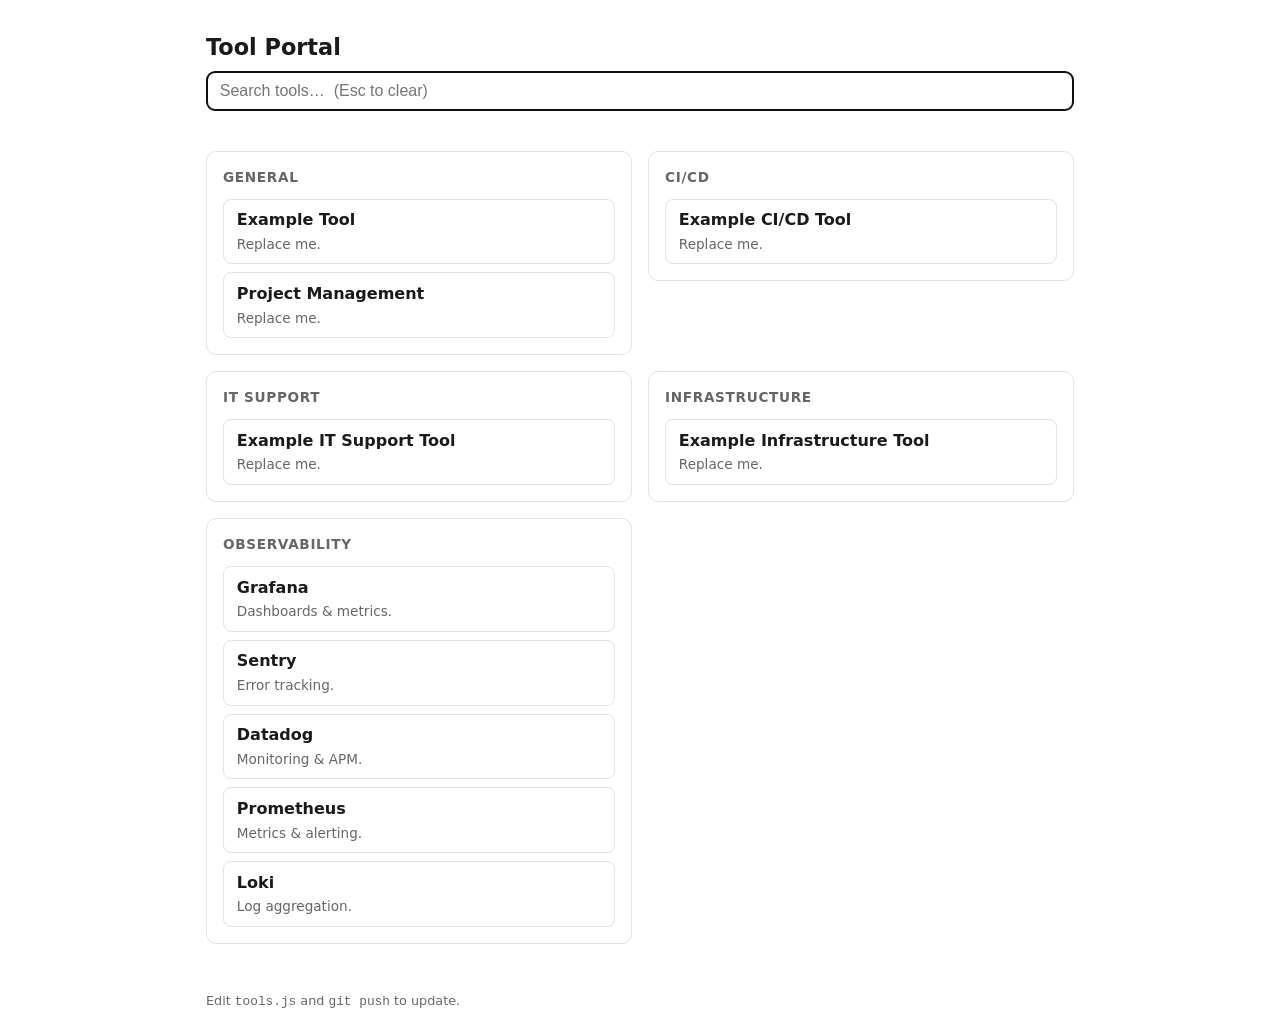
==== index.html @ 00ebda64 "first commit" ====
<!doctype html>
<html lang="en">
<head>
  <meta charset="utf-8">
  <meta name="viewport" content="width=device-width, initial-scale=1">
  <title>Tool Portal</title>
  <link rel="stylesheet" href="style.css">
</head>
<body>
  <header>
    <h1>Tool Portal</h1>
    <input id="search" type="search" placeholder="Search tools…  (Esc to clear)" autofocus
           autocomplete="off" aria-label="Search tools">
  </header>
  <main id="tools"></main>
  <footer>Edit <code>tools.js</code> and <code>git push</code> to update.</footer>
  <script src="tools.js"></script>
</body>
</html>
---- style.css ----
:root { --gap: 1rem; --fg: #1a1a1a; --muted: #666; --line: #e2e2e2; }
* { box-sizing: border-box; }
body {
  margin: 0; padding: var(--gap);
  font: 16px/1.4 system-ui, sans-serif; color: var(--fg);
  max-width: 900px; margin-inline: auto;
}
header { position: sticky; top: 0; background: #fff; padding-block: var(--gap); }
h1 { margin: 0 0 .5rem; font-size: 1.4rem; }
#search { width: 100%; padding: .6rem .8rem; font-size: 1rem; border: 1px solid var(--line); border-radius: 8px; }
#tools { display: grid; grid-template-columns: repeat(auto-fill, minmax(280px, 1fr)); gap: var(--gap); margin-top: 1.5rem; align-items: start; }
section { border: 1px solid var(--line); border-radius: 10px; padding: var(--gap); }
section h2 { font-size: .85rem; text-transform: uppercase; letter-spacing: .05em; color: var(--muted); margin: 0 0 .75rem; }
.grid { display: grid; gap: .5rem; }
.tool { display: block; padding: .6rem .8rem; border: 1px solid var(--line); border-radius: 8px; text-decoration: none; color: inherit; }
.tool:hover { border-color: var(--fg); }
.tool .name { font-weight: 600; }
.tool .desc { color: var(--muted); font-size: .85rem; margin-top: .2rem; }
footer { margin-top: 3rem; color: var(--muted); font-size: .8rem; }
.hidden { display: none; }
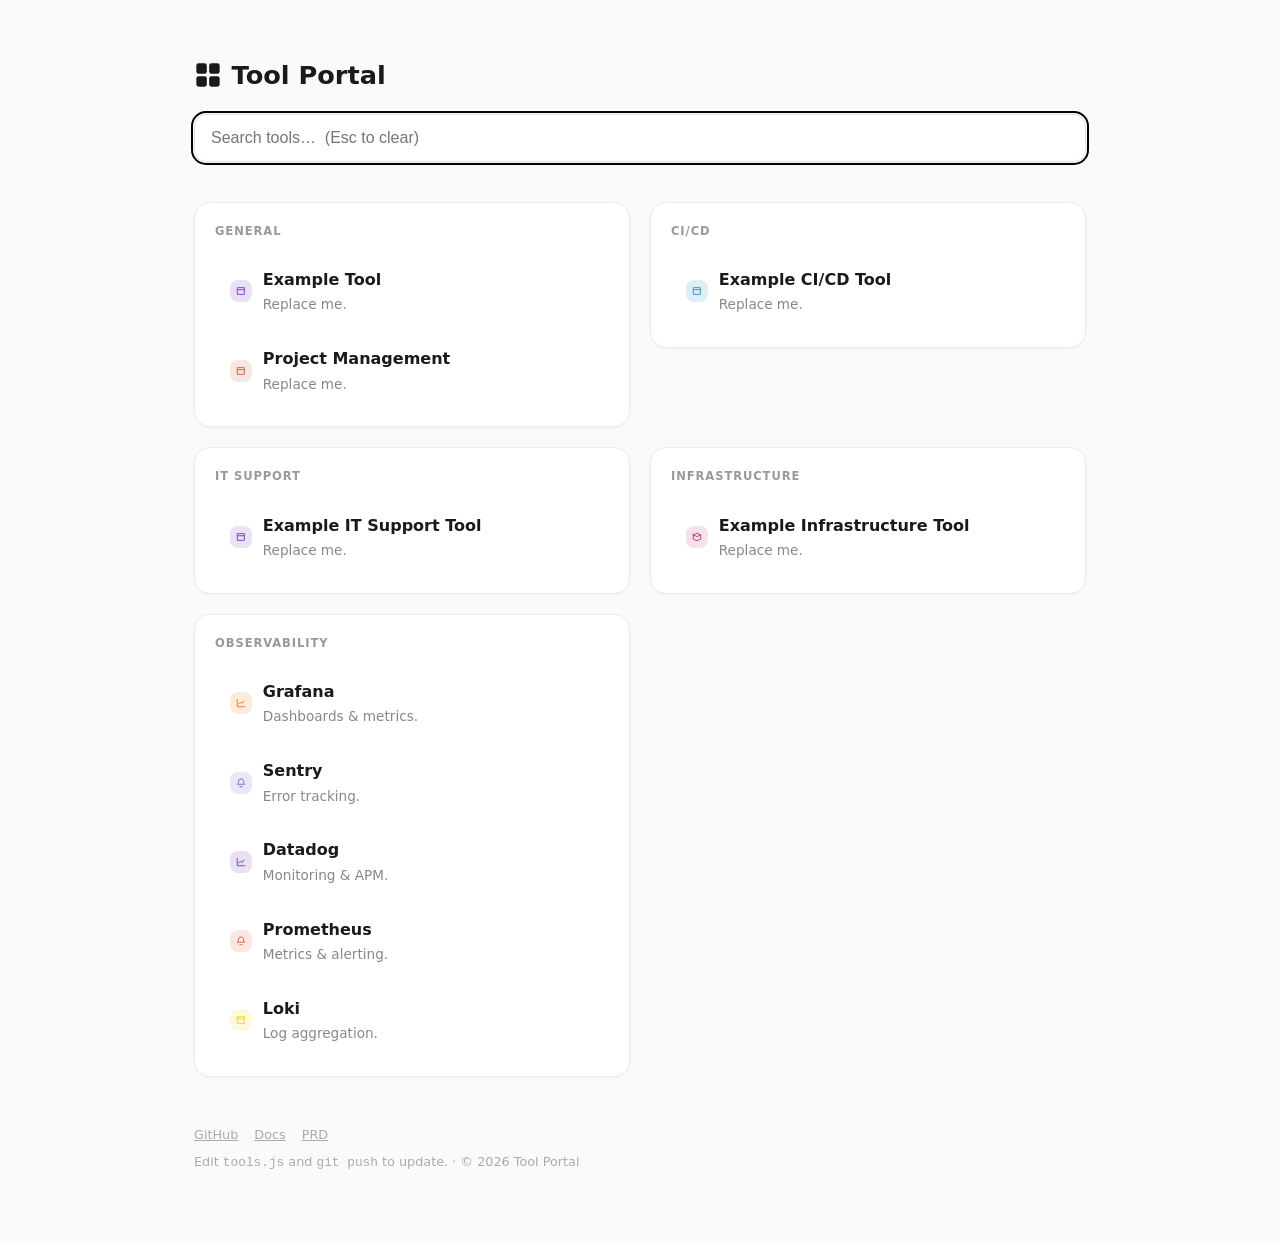
==== commit 605fdc98: "update prototype styling" ====
--- a/index.html
+++ b/index.html
@@ -8,12 +8,27 @@
 </head>
 <body>
   <header>
-    <h1>Tool Portal</h1>
+    <h1>
+      <svg class="logo" viewBox="0 0 24 24" width="28" height="28" aria-hidden="true">
+        <rect x="2" y="2" width="9" height="9" rx="2"/>
+        <rect x="13" y="2" width="9" height="9" rx="2"/>
+        <rect x="2" y="13" width="9" height="9" rx="2"/>
+        <rect x="13" y="13" width="9" height="9" rx="2"/>
+      </svg>
+      Tool Portal
+    </h1>
     <input id="search" type="search" placeholder="Search tools…  (Esc to clear)" autofocus
            autocomplete="off" aria-label="Search tools">
   </header>
   <main id="tools"></main>
-  <footer>Edit <code>tools.js</code> and <code>git push</code> to update.</footer>
+  <footer>
+    <nav>
+      <a href="https://github.com">GitHub</a>
+      <a href="docs/">Docs</a>
+      <a href="prd.md">PRD</a>
+    </nav>
+    <p>Edit <code>tools.js</code> and <code>git push</code> to update. &middot; &copy; <span id="year"></span> Tool Portal</p>
+  </footer>
   <script src="tools.js"></script>
 </body>
 </html>
--- a/style.css
+++ b/style.css
@@ -1,20 +1,26 @@
-:root { --gap: 1rem; --fg: #1a1a1a; --muted: #666; --line: #e2e2e2; }
+:root { --gap: 1.25rem; --fg: #1a1a1a; --muted: #888; --line: #ececec; }
 * { box-sizing: border-box; }
 body {
-  margin: 0; padding: var(--gap);
-  font: 16px/1.4 system-ui, sans-serif; color: var(--fg);
-  max-width: 900px; margin-inline: auto;
+  margin-inline: auto; max-width: 940px; padding: 2rem 1.5rem 4rem;
+  font: 16px/1.5 system-ui, sans-serif; color: var(--fg);
+  background: #fafafa;
 }
-header { position: sticky; top: 0; background: #fff; padding-block: var(--gap); }
-h1 { margin: 0 0 .5rem; font-size: 1.4rem; }
-#search { width: 100%; padding: .6rem .8rem; font-size: 1rem; border: 1px solid var(--line); border-radius: 8px; }
-#tools { display: grid; grid-template-columns: repeat(auto-fill, minmax(280px, 1fr)); gap: var(--gap); margin-top: 1.5rem; align-items: start; }
-section { border: 1px solid var(--line); border-radius: 10px; padding: var(--gap); }
-section h2 { font-size: .85rem; text-transform: uppercase; letter-spacing: .05em; color: var(--muted); margin: 0 0 .75rem; }
+header { position: sticky; top: 0; background: #fafafa; padding-block: 1rem; margin-bottom: 1.5rem; z-index: 1; }
+h1 { margin: 0 0 1.25rem; font-size: 1.6rem; font-weight: 700; display: flex; align-items: center; gap: .6rem; }
+.logo { fill: var(--fg); flex: none; }
+#search { width: 100%; padding: .85rem 1rem; font-size: 1rem; border: 1px solid #e2e2e2; border-radius: 12px; background: #fff; box-shadow: 0 1px 2px rgba(0,0,0,.03); }
+#search:focus { outline: 2px solid currentColor; outline-offset: 1px; }
+#tools { display: grid; grid-template-columns: repeat(auto-fill, minmax(290px, 1fr)); gap: var(--gap); align-items: start; }
+section { background: #fff; border: 1px solid var(--line); border-radius: 16px; padding: var(--gap); box-shadow: 0 1px 3px rgba(0,0,0,.04); }
+section h2 { font-size: .72rem; text-transform: uppercase; letter-spacing: .08em; color: #999; margin: 0 0 1rem; }
 .grid { display: grid; gap: .5rem; }
-.tool { display: block; padding: .6rem .8rem; border: 1px solid var(--line); border-radius: 8px; text-decoration: none; color: inherit; }
-.tool:hover { border-color: var(--fg); }
+.tool { display: flex; gap: .7rem; align-items: center; padding: .7rem .85rem; border-radius: 10px; text-decoration: none; color: inherit; border: 1px solid transparent; transition: border-color .12s, box-shadow .12s; }
+.tool:hover { border-color: var(--c, #888); box-shadow: 0 0 0 3px color-mix(in srgb, var(--c, #888) 22%, transparent); }
+.tool .ico { flex: none; padding: 6px; border-radius: 8px; color: var(--c); background: color-mix(in srgb, var(--c) 14%, transparent); fill: none; stroke: currentColor; stroke-width: 2; stroke-linecap: round; stroke-linejoin: round; }
 .tool .name { font-weight: 600; }
-.tool .desc { color: var(--muted); font-size: .85rem; margin-top: .2rem; }
-footer { margin-top: 3rem; color: var(--muted); font-size: .8rem; }
+.tool .desc { color: var(--muted); font-size: .85rem; margin-top: .15rem; }
+footer { margin-top: 3rem; color: #aaa; font-size: .8rem; }
+footer nav { display: flex; gap: 1rem; margin-bottom: .5rem; }
+footer a { color: inherit; }
+footer p { margin: 0; }
 .hidden { display: none; }
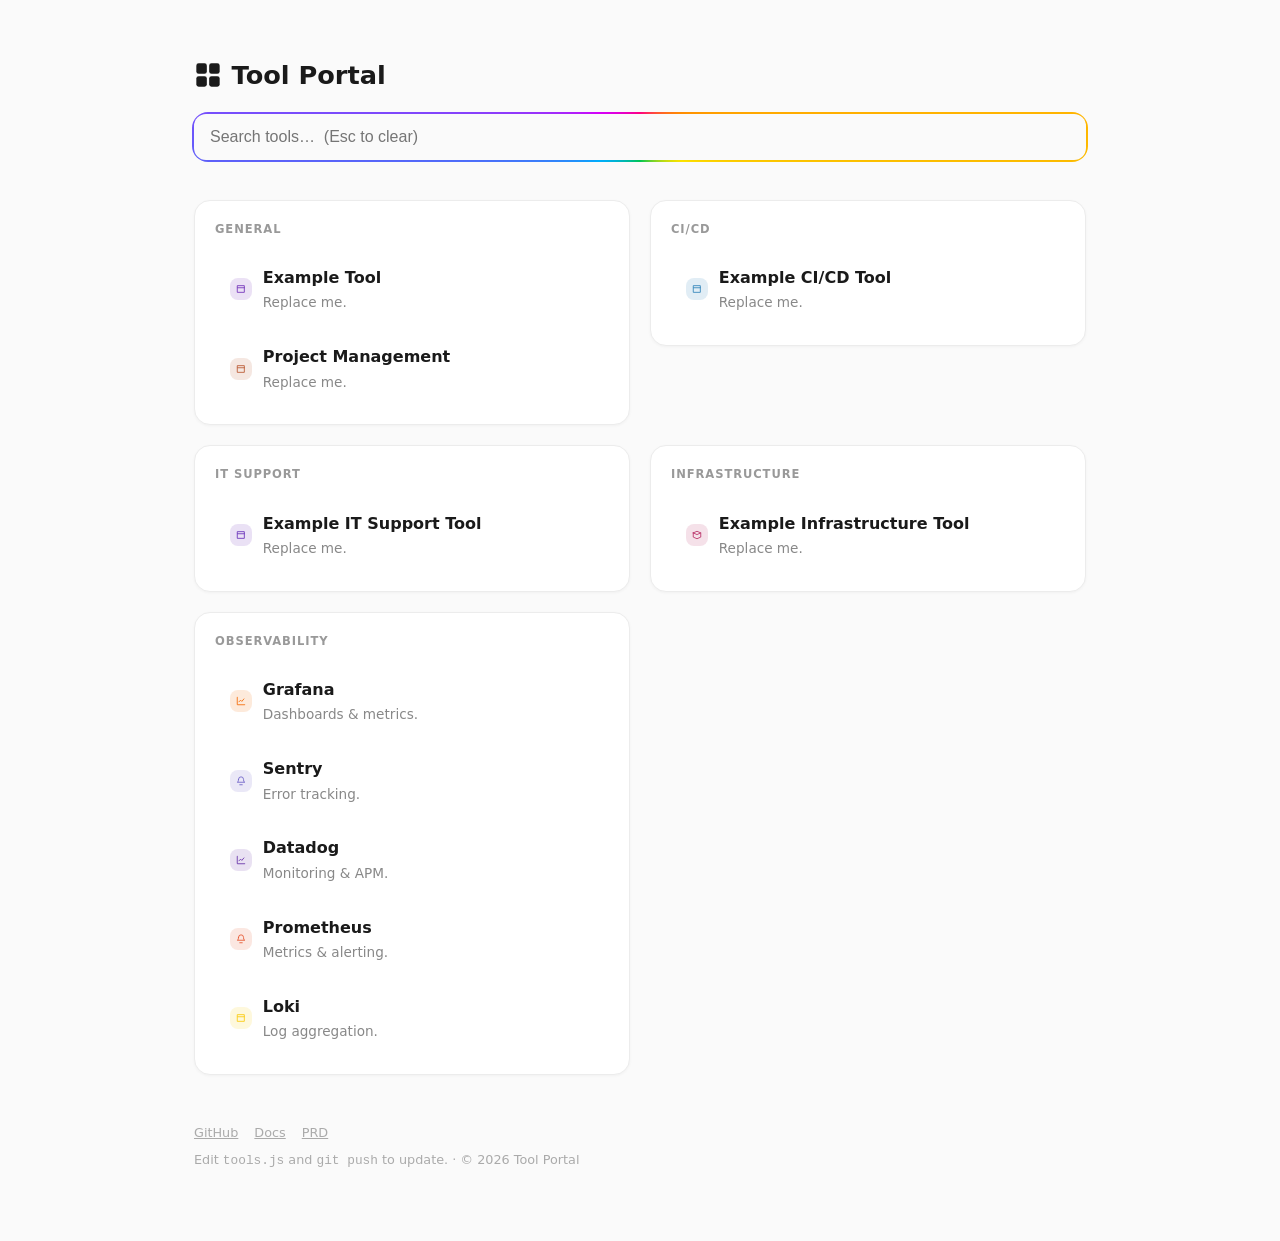
==== commit a59c7a08: "update prototype style to search bar" ====
--- a/index.html
+++ b/index.html
@@ -17,8 +17,10 @@
       </svg>
       Tool Portal
     </h1>
-    <input id="search" type="search" placeholder="Search tools…  (Esc to clear)" autofocus
-           autocomplete="off" aria-label="Search tools">
+    <div class="search-wrap">
+      <input id="search" type="search" placeholder="Search tools…  (Esc to clear)" autofocus
+             autocomplete="off" aria-label="Search tools">
+    </div>
   </header>
   <main id="tools"></main>
   <footer>
--- a/style.css
+++ b/style.css
@@ -8,8 +8,33 @@
 header { position: sticky; top: 0; background: #fafafa; padding-block: 1rem; margin-bottom: 1.5rem; z-index: 1; }
 h1 { margin: 0 0 1.25rem; font-size: 1.6rem; font-weight: 700; display: flex; align-items: center; gap: .6rem; }
 .logo { fill: var(--fg); flex: none; }
-#search { width: 100%; padding: .85rem 1rem; font-size: 1rem; border: 1px solid #e2e2e2; border-radius: 12px; background: #fff; box-shadow: 0 1px 2px rgba(0,0,0,.03); }
-#search:focus { outline: 2px solid currentColor; outline-offset: 1px; }
+@property --angle {
+  syntax: '<angle>';
+  initial-value: 0deg;
+  inherits: false;
+}
+@keyframes border-spin { to { --angle: 360deg; } }
+
+.search-wrap {
+  position: relative;
+  border-radius: 14px;
+}
+.search-wrap::before {
+  content: '';
+  position: absolute;
+  inset: -2px;
+  border-radius: 16px;
+  background: conic-gradient(from var(--angle), #ff0080, #ff8c00, #ffe600, #00c853, #00b0ff, #d500f9, #ff0080);
+  animation: border-spin 4s linear infinite;
+  z-index: 0;
+}
+#search {
+  position: relative; z-index: 1;
+  width: 100%; padding: .85rem 1rem; font-size: 1rem;
+  border: none; border-radius: 12px; background: #fafafa;
+  box-shadow: 0 1px 2px rgba(0,0,0,.03);
+}
+#search:focus { outline: none; }
 #tools { display: grid; grid-template-columns: repeat(auto-fill, minmax(290px, 1fr)); gap: var(--gap); align-items: start; }
 section { background: #fff; border: 1px solid var(--line); border-radius: 16px; padding: var(--gap); box-shadow: 0 1px 3px rgba(0,0,0,.04); }
 section h2 { font-size: .72rem; text-transform: uppercase; letter-spacing: .08em; color: #999; margin: 0 0 1rem; }
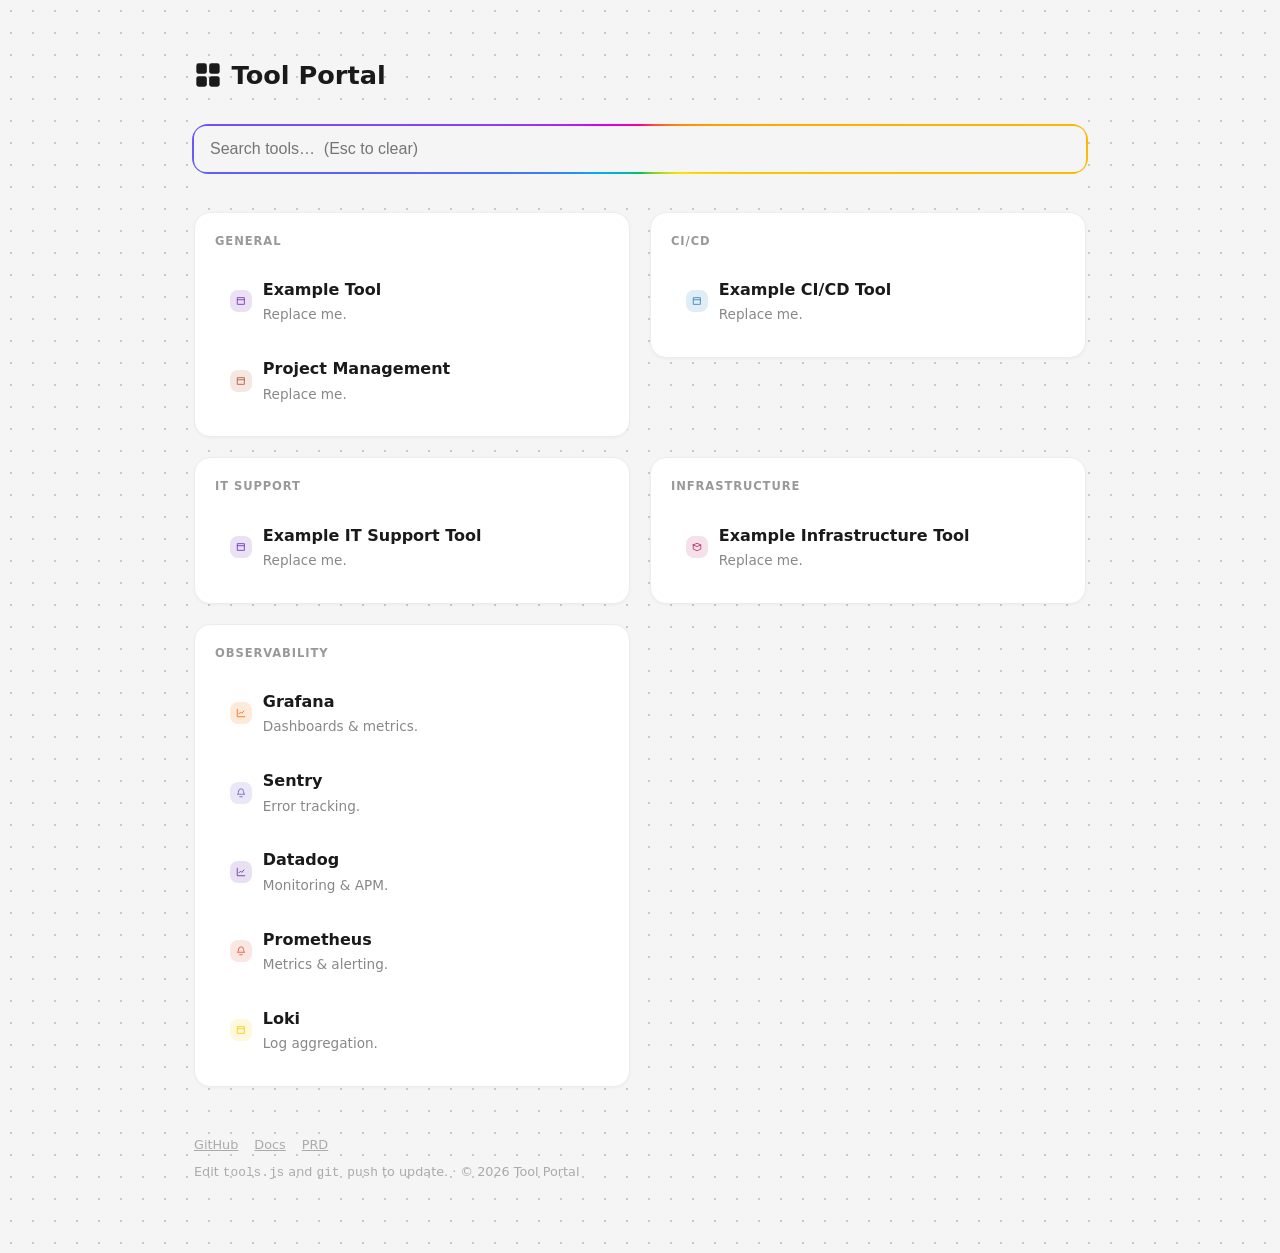
==== commit 174c0a20: "split title and search bar into separately sections" ====
--- a/index.html
+++ b/index.html
@@ -17,11 +17,13 @@
       </svg>
       Tool Portal
     </h1>
-    <div class="search-wrap">
+  </header>
+  <div class="search-wrap">
+    <div class="search-border">
       <input id="search" type="search" placeholder="Search tools…  (Esc to clear)" autofocus
              autocomplete="off" aria-label="Search tools">
     </div>
-  </header>
+  </div>
   <main id="tools"></main>
   <footer>
     <nav>
--- a/style.css
+++ b/style.css
@@ -3,10 +3,12 @@
 body {
   margin-inline: auto; max-width: 940px; padding: 2rem 1.5rem 4rem;
   font: 16px/1.5 system-ui, sans-serif; color: var(--fg);
-  background: #fafafa;
+  background-color: #f5f5f5;
+  background-image: radial-gradient(circle, #c8c8c8 1px, transparent 1px);
+  background-size: 22px 22px;
 }
-header { position: sticky; top: 0; background: #fafafa; padding-block: 1rem; margin-bottom: 1.5rem; z-index: 1; }
-h1 { margin: 0 0 1.25rem; font-size: 1.6rem; font-weight: 700; display: flex; align-items: center; gap: .6rem; }
+header { background-color: transparent; padding-block: 1rem; margin-bottom: 0; }
+h1 { margin: 0; font-size: 1.6rem; font-weight: 700; display: flex; align-items: center; gap: .6rem; }
 .logo { fill: var(--fg); flex: none; }
 @property --angle {
   syntax: '<angle>';
@@ -16,10 +18,16 @@
 @keyframes border-spin { to { --angle: 360deg; } }
 
 .search-wrap {
+  position: sticky; top: 0; z-index: 1;
+  background-color: #f5f5f5;
+  padding-block: 1rem;
+  margin-bottom: 1.5rem;
+}
+.search-border {
   position: relative;
   border-radius: 14px;
 }
-.search-wrap::before {
+.search-border::before {
   content: '';
   position: absolute;
   inset: -2px;
@@ -31,7 +39,7 @@
 #search {
   position: relative; z-index: 1;
   width: 100%; padding: .85rem 1rem; font-size: 1rem;
-  border: none; border-radius: 12px; background: #fafafa;
+  border: none; border-radius: 12px; background: #f5f5f5;
   box-shadow: 0 1px 2px rgba(0,0,0,.03);
 }
 #search:focus { outline: none; }
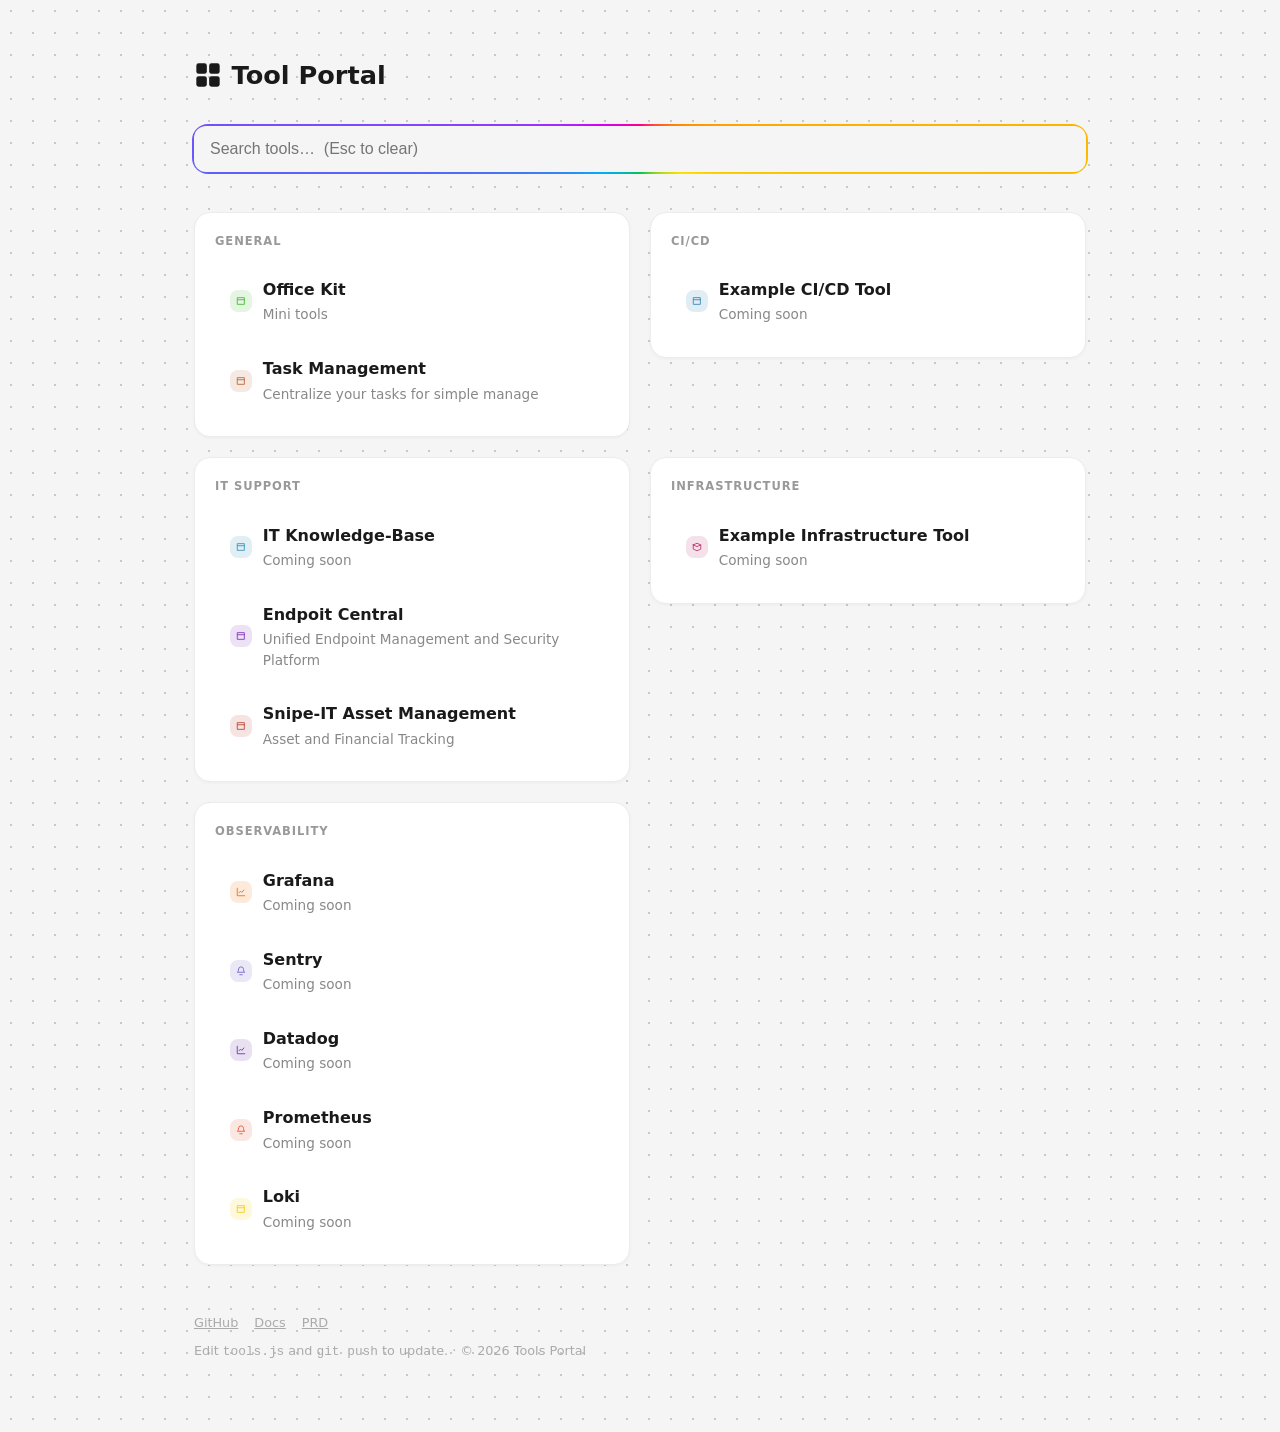
==== commit 04a9a10b: "modified web title tool portal to tools portal" ====
--- a/index.html
+++ b/index.html
@@ -3,7 +3,7 @@
 <head>
   <meta charset="utf-8">
   <meta name="viewport" content="width=device-width, initial-scale=1">
-  <title>Tool Portal</title>
+  <title>Tools Portal</title>
   <link rel="stylesheet" href="style.css">
 </head>
 <body>
@@ -31,7 +31,7 @@
       <a href="docs/">Docs</a>
       <a href="prd.md">PRD</a>
     </nav>
-    <p>Edit <code>tools.js</code> and <code>git push</code> to update. &middot; &copy; <span id="year"></span> Tool Portal</p>
+    <p>Edit <code>tools.js</code> and <code>git push</code> to update. &middot; &copy; <span id="year"></span> Tools Portal</p>
   </footer>
   <script src="tools.js"></script>
 </body>
--- a/style.css
+++ b/style.css
@@ -19,7 +19,7 @@
 
 .search-wrap {
   position: sticky; top: 0; z-index: 1;
-  background-color: #f5f5f5;
+  background-color: transparent;
   padding-block: 1rem;
   margin-bottom: 1.5rem;
 }
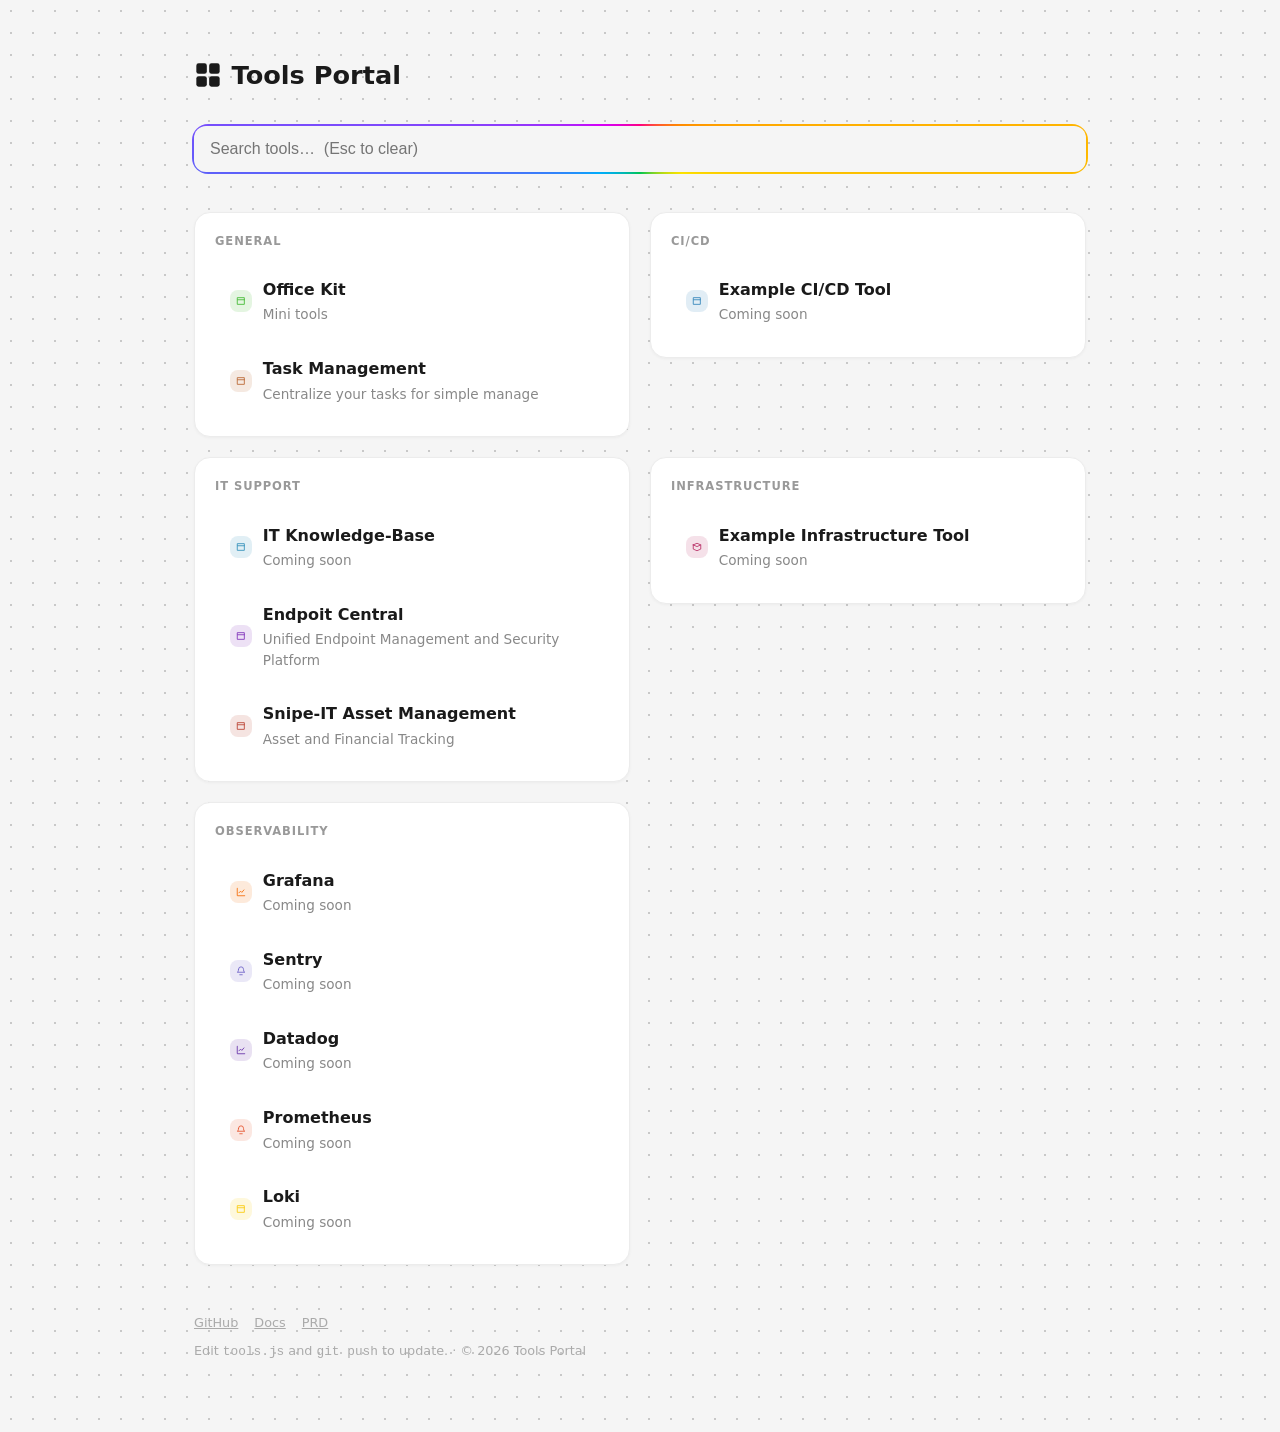
==== commit e58ffd16: "modified web title tool portal to tools portal" ====
--- a/index.html
+++ b/index.html
@@ -15,7 +15,7 @@
         <rect x="2" y="13" width="9" height="9" rx="2"/>
         <rect x="13" y="13" width="9" height="9" rx="2"/>
       </svg>
-      Tool Portal
+      Tools Portal
     </h1>
   </header>
   <div class="search-wrap">
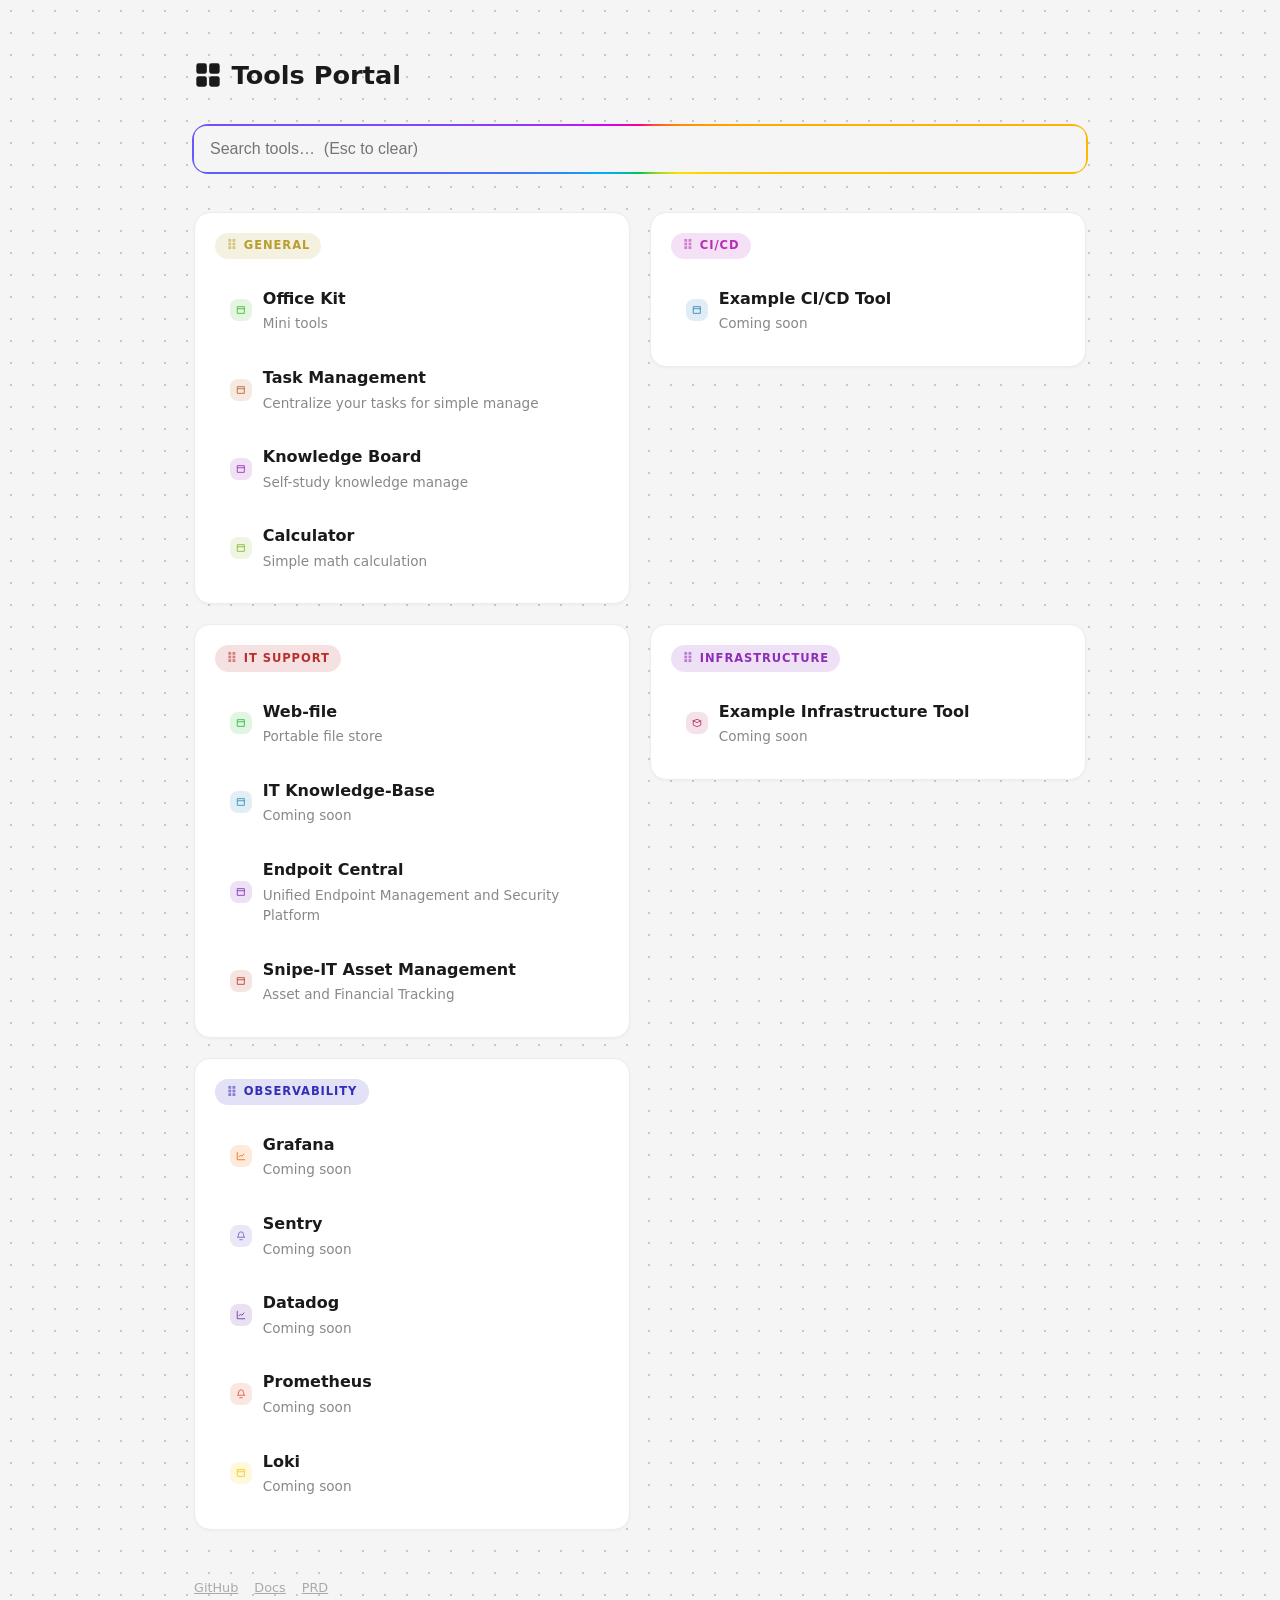
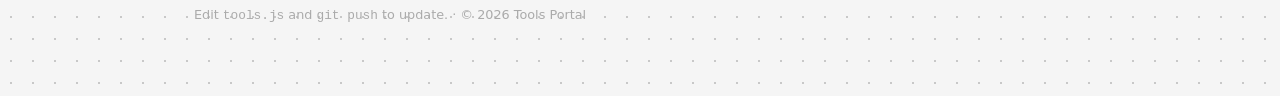
==== commit f7b335db: "security: scrub internal IPs, harden DOM, add CSP" ====
--- a/index.html
+++ b/index.html
@@ -3,6 +3,8 @@
 <head>
   <meta charset="utf-8">
   <meta name="viewport" content="width=device-width, initial-scale=1">
+  <meta http-equiv="Content-Security-Policy"
+        content="default-src 'self'; img-src 'self' data:; object-src 'none'; base-uri 'none'; frame-ancestors 'none'">
   <title>Tools Portal</title>
   <link rel="stylesheet" href="style.css">
 </head>
--- a/style.css
+++ b/style.css
@@ -45,7 +45,23 @@
 #search:focus { outline: none; }
 #tools { display: grid; grid-template-columns: repeat(auto-fill, minmax(290px, 1fr)); gap: var(--gap); align-items: start; }
 section { background: #fff; border: 1px solid var(--line); border-radius: 16px; padding: var(--gap); box-shadow: 0 1px 3px rgba(0,0,0,.04); }
-section h2 { font-size: .72rem; text-transform: uppercase; letter-spacing: .08em; color: #999; margin: 0 0 1rem; }
+@keyframes cat-blink { 50% { opacity: .55; } }
+section h2 {
+  display: inline-flex; align-items: center; gap: .4rem;
+  font-size: .72rem; text-transform: uppercase; letter-spacing: .08em;
+  margin: 0 0 1rem;
+  padding: .28rem .7rem; border-radius: 999px;
+  color: var(--cat, #999);
+  background: color-mix(in srgb, var(--cat, #999) 14%, transparent);
+  animation: cat-blink 1.6s ease-in-out infinite;
+}
+section h2 .grip {
+  cursor: grab; user-select: none; letter-spacing: 0;
+  opacity: .55; font-size: .9rem; line-height: 1;
+}
+section h2 .grip:active { cursor: grabbing; }
+section.dragging { opacity: .5; box-shadow: 0 6px 20px rgba(0,0,0,.15); }
+@media (prefers-reduced-motion: reduce) { section h2 { animation: none; } }
 .grid { display: grid; gap: .5rem; }
 .tool { display: flex; gap: .7rem; align-items: center; padding: .7rem .85rem; border-radius: 10px; text-decoration: none; color: inherit; border: 1px solid transparent; transition: border-color .12s, box-shadow .12s; }
 .tool:hover { border-color: var(--c, #888); box-shadow: 0 0 0 3px color-mix(in srgb, var(--c, #888) 22%, transparent); }
